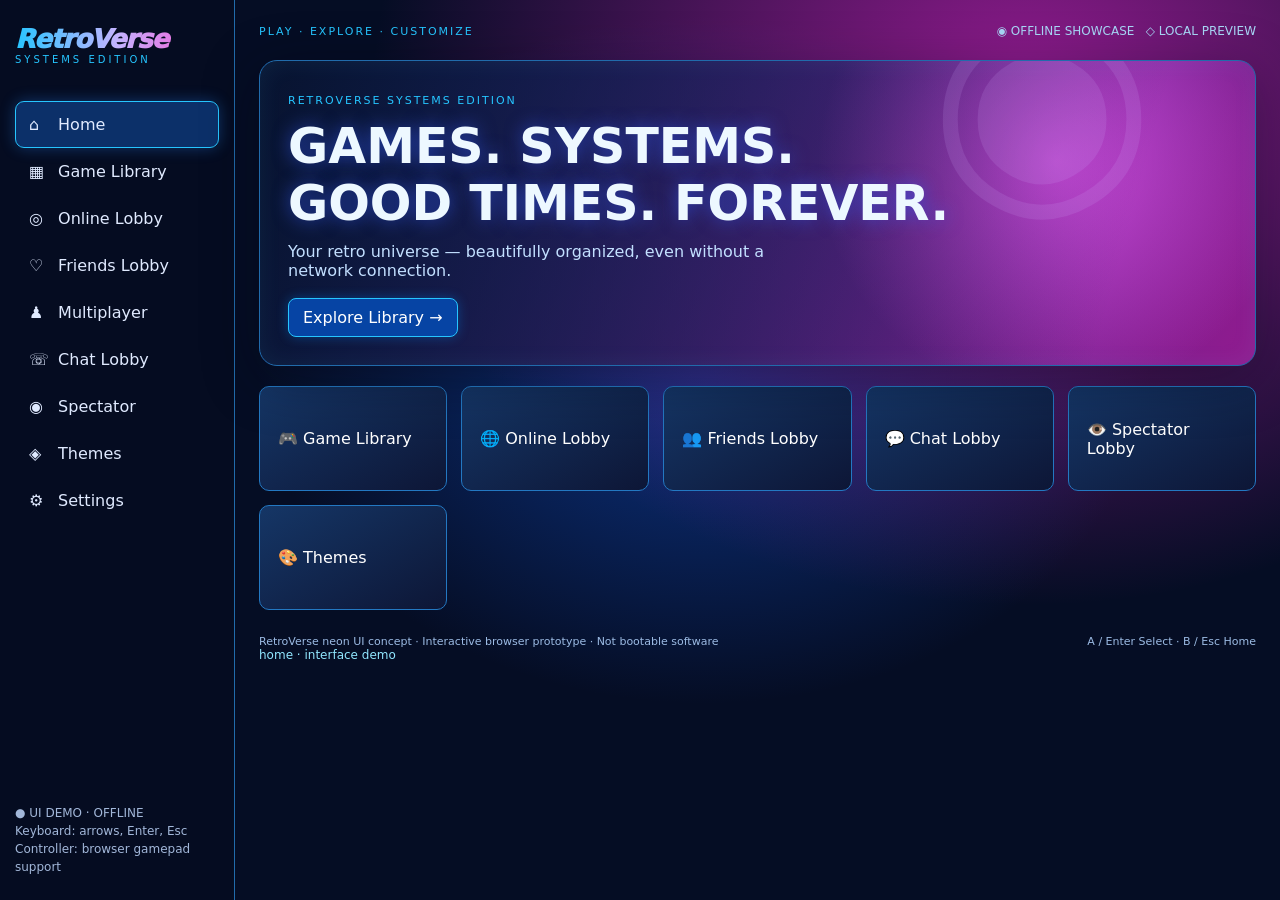
==== interface/neon-showcase/index.html @ 3cf19ca6 "ui: link Online Lobby to local native RetroArch netplay controls" ====
<!doctype html>
<html lang="en"><head><meta charset="utf-8"><meta name="viewport" content="width=device-width,initial-scale=1">
<title>RetroVerse · Neon Showcase (UI Prototype)</title>
<style>
:root{color-scheme:dark;--accent:#31c7ff;--pink:#f448d6;--ink:#080e27;--panel:#07132ddf;--line:#216bab;--bg1:#132d79;--bg2:#6c137c;font-family:Inter,Segoe UI,system-ui,sans-serif}
*{box-sizing:border-box}body{margin:0;color:#edf8ff;background:radial-gradient(ellipse at 80% 10%,var(--bg2),transparent 45%),radial-gradient(ellipse at 55% 40%,var(--bg1),transparent 45%),#050d24;min-height:100vh}
body[data-theme=classic]{--accent:#26c5ff;--pink:#ff4cce;--bg1:#0c3486;--bg2:#911b8f}
body[data-theme=cyber]{--accent:#32ffa4;--pink:#00deb8;--bg1:#073d39;--bg2:#063520}
body[data-theme=sunset]{--accent:#ffbb58;--pink:#fd527b;--bg1:#6d234b;--bg2:#c45828}
body[data-theme=forest]{--accent:#8bffa6;--pink:#bde78a;--bg1:#123f43;--bg2:#265a27}
body[data-theme=dark]{--accent:#b2c3df;--pink:#8b96af;--bg1:#1c2333;--bg2:#24202e}
body[data-theme=galaxy]{--accent:#82a8ff;--pink:#ad65ff;--bg1:#18286c;--bg2:#421782}
button,input,select{font:inherit}button{cursor:pointer}button:focus-visible,input:focus-visible,select:focus-visible{outline:3px solid #fff;outline-offset:3px}
.shell{display:grid;grid-template-columns:235px minmax(0,1fr);min-height:100vh}.rail{background:#050c21dd;border-right:1px solid var(--line);padding:24px 15px;display:flex;flex-direction:column;gap:12px}.logo{font-size:26px;font-style:italic;font-weight:950;letter-spacing:-1px;background:linear-gradient(90deg,var(--accent),#c3b3ff,var(--pink));color:transparent;background-clip:text}.subtitle{font-size:10px;letter-spacing:3px;color:var(--accent);margin-bottom:24px}.nav{width:100%;text-align:left;padding:13px;border:1px solid transparent;background:transparent;color:#e0eaff;border-radius:9px}.nav:hover,.nav.active{border-color:var(--accent);background:#155bbb77;box-shadow:0 0 15px #2a8bff55}.nav span{display:inline-block;width:24px}.footnote{margin-top:auto;color:#a2b7d9;font-size:12px;line-height:1.5}.stage{padding:24px;min-width:0}.top{display:flex;justify-content:space-between;align-items:center;gap:12px;margin-bottom:22px}.tag{font-size:11px;color:var(--accent);letter-spacing:2px}.status{font-size:12px;color:#a9d9f8}.banner{border:1px solid var(--line);border-radius:18px;padding:28px;min-height:185px;position:relative;overflow:hidden;background:linear-gradient(105deg,#08122ced 3%,transparent 85%),radial-gradient(circle at 80% 33%,#e85af6bb,transparent 29%),linear-gradient(120deg,var(--bg1),var(--bg2));box-shadow:inset 0 0 25px #54d8ff13,0 12px 55px #05081660;margin-bottom:20px}.banner:after{content:"◉";position:absolute;font-size:260px;right:10%;top:-115px;color:#cdb1ff22;pointer-events:none}.banner h1{margin:10px 0;font-size:clamp(26px,4vw,49px);text-shadow:0 0 18px #355cf399}.banner p{margin:6px 0 18px;color:#c2dfff;max-width:510px}.panel{border:1px solid #1f6cb5;background:var(--panel);border-radius:13px;padding:18px;box-shadow:0 0 18px #095ac533}.panel h2{font-size:16px;letter-spacing:1px;margin:0 0 14px;color:var(--accent)}.grid{display:grid;grid-template-columns:repeat(auto-fit,minmax(170px,1fr));gap:14px}.columns{display:grid;grid-template-columns:minmax(0,1.5fr) minmax(240px,1fr);gap:15px}.tile{border:1px solid #2378c2;background:linear-gradient(150deg,#153666,#0d1636);padding:18px;border-radius:10px;text-align:left;color:white;min-height:105px}.tile:hover{border-color:var(--accent);box-shadow:0 0 17px #1d9cfc66}.tile strong{display:block;font-size:18px;margin-top:8px}.tile small{color:#9cc4e5}.emoji{font-size:32px}.action{background:#0644a4;border:1px solid var(--accent);color:white;padding:9px 14px;border-radius:8px;box-shadow:0 0 12px #008cff55}.action.secondary{background:#351347;border-color:var(--pink)}.action:disabled{opacity:.45;cursor:not-allowed}.view[hidden]{display:none!important}.muted{color:#adc0d9}.table{width:100%;border-collapse:collapse}.table th{text-align:left;color:#83b8eb;font-size:11px;letter-spacing:1px}.table td,.table th{border-bottom:1px solid #23518a66;padding:12px 8px}.table tr:hover td{background:#20539255}.row{display:flex;align-items:center;gap:10px;flex-wrap:wrap;margin:12px 0}.pill{font-size:11px;border:1px solid var(--line);border-radius:40px;padding:4px 9px;color:#c2e8ff}.good{color:#58f7a6}.cards-list{display:grid;gap:10px}.person{display:flex;align-items:center;justify-content:space-between;gap:12px;border:1px solid #21548b;padding:13px;border-radius:9px;background:#071d42cc}.person strong{display:block}.person small{color:#aac6e8}.avatar{font-size:23px;background:#243668;border-radius:7px;padding:8px}.chatlog{height:310px;overflow:auto;border:1px solid #1f4984;border-radius:8px;padding:14px;background:#070f28}.chatlog p{margin:0 0 12px;font-size:14px}.chatlog b{color:var(--accent)}.chatlog p.me b{color:var(--pink)}.chatinput{display:flex;gap:10px;margin-top:12px}.chatinput input,.search,select{min-width:0;padding:10px;border:1px solid #2767b1;background:#07142e;color:#fff;border-radius:8px}.chatinput input{flex:1}.search{width:100%;max-width:300px}.preview{min-height:235px;border:1px solid #397ed6;border-radius:10px;background:radial-gradient(circle at 68% 30%,#b2adff,transparent 28%),linear-gradient(135deg,var(--bg1),var(--bg2));display:flex;align-items:center;justify-content:center;font-size:64px}.themes{display:grid;grid-template-columns:repeat(auto-fit,minmax(135px,1fr));gap:12px}.swatch{height:86px;border-radius:9px;margin-bottom:9px;border:1px solid #ffffff55}.theme-button[aria-pressed=true]{border-color:#fff;box-shadow:0 0 15px var(--accent)}.switchrow{display:flex;justify-content:space-between;gap:12px;border-bottom:1px solid #2d4f7b;padding:15px 0}.switchrow label{cursor:pointer}footer{font-size:11px;color:#9cbbe4;margin-top:25px;display:flex;justify-content:space-between;gap:12px}#notice{min-height:18px;color:#91e7ff;font-size:12px}@media(max-width:800px){.shell{grid-template-columns:1fr}.rail{padding:12px;gap:4px}.rail nav{display:flex;overflow-x:auto;gap:4px}.nav{white-space:nowrap;padding:10px}.subtitle,.footnote{display:none}.stage{padding:15px}.columns{grid-template-columns:1fr}.table td,.table th{padding:8px 4px;font-size:12px}}
</style></head><body data-theme="classic">
<div class="shell"><aside class="rail"><div><div class="logo">RetroVerse</div><div class="subtitle">SYSTEMS EDITION</div></div><nav aria-label="RetroVerse navigation">
<button class="nav active" data-view="home"><span>⌂</span> Home</button>
<button class="nav" data-view="library"><span>▦</span> Game Library</button>
<button class="nav" data-view="online"><span>◎</span> Online Lobby</button>
<button class="nav" data-view="friends"><span>♡</span> Friends Lobby</button>
<button class="nav" data-view="multiplayer"><span>♟</span> Multiplayer</button>
<button class="nav" data-view="chat"><span>☏</span> Chat Lobby</button>
<button class="nav" data-view="spectator"><span>◉</span> Spectator</button>
<button class="nav" data-view="themes"><span>◈</span> Themes</button>
<button class="nav" data-view="settings"><span>⚙</span> Settings</button></nav>
<div class="footnote">● UI DEMO · OFFLINE<br>Keyboard: arrows, Enter, Esc<br>Controller: browser gamepad support</div></aside>
<main class="stage"><div class="top"><span class="tag">PLAY · EXPLORE · CUSTOMIZE</span><span class="status">◉ OFFLINE SHOWCASE &nbsp; ◇ LOCAL PREVIEW</span></div>
<section class="view" id="home"><div class="banner"><span class="tag">RETROVERSE SYSTEMS EDITION</span><h1>GAMES. SYSTEMS.<br>GOOD TIMES. FOREVER.</h1><p>Your retro universe — beautifully organized, even without a network connection.</p><button class="action" data-open="library">Explore Library →</button></div><div class="grid" id="quick"></div></section>
<section class="view" id="library" hidden><div class="banner"><span class="tag">YOUR COLLECTION</span><h1>GAME LIBRARY</h1><p>Organize games across classic console generations.</p></div><div class="panel"><div class="row"><input class="search" id="game-search" placeholder="Filter systems…" aria-label="Filter systems"><span class="pill">DEMO · no ROMs indexed</span></div><div class="grid" id="systems"></div></div></section>
<section class="view" id="online" hidden><div class="banner"><span class="tag">CONNECT ACROSS WORLDS</span><h1>ONLINE LOBBY</h1><p>Browse public, private and friends rooms. Listed rooms below are fictional examples.</p></div><div class="panel"><div class="row"><a class="action" href="http://127.0.0.1:8768/netplay" style="text-decoration:none" title="Requires the local Netplay UI server">RetroArch: Host / Join / Spectate ↗</a><span class="pill">LOCAL BACKEND REQUIRED</span></div><div class="row"><input class="search" id="room-search" placeholder="Search demo rooms…" aria-label="Search rooms"><button class="action" id="create-room">Create demo room</button><span class="pill">NO LIVE SERVER</span></div><table class="table"><thead><tr><th>ROOM</th><th>GAME</th><th>PLAYERS</th><th>TYPE</th><th></th></tr></thead><tbody id="rooms"></tbody></table></div></section>
<section class="view" id="friends" hidden><div class="banner"><span class="tag">PLAY TOGETHER</span><h1>FRIENDS LOBBY</h1><p>Invite players, view profiles and find a session. Example friends are not real accounts.</p></div><div class="columns"><div class="panel"><h2>FRIENDS · DEMO DATA</h2><div id="friends-list" class="cards-list"></div></div><div class="panel"><h2>FRIEND REQUESTS</h2><p class="muted">Requests will appear after account services are implemented.</p><button class="action" data-open="chat">Open Chat →</button></div></div></section>
<section class="view" id="multiplayer" hidden><div class="banner"><span class="tag">READY · SET · PLAY</span><h1>MULTIPLAYER ROOM</h1><p>A sample room with host settings, player slots and embedded lobby chat.</p></div><div class="columns"><div class="panel"><h2>DEMO ROOM · NEON RIVALS</h2><div id="players" class="cards-list"></div><div class="row"><button class="action" id="ready">Ready Up</button><button class="action secondary" id="invite">Invite Friends</button></div><p id="ready-state" class="muted">You are not ready. No real match can be started.</p></div><div class="panel"><h2>MATCH SETTINGS</h2><div class="preview">🏎️</div><div class="switchrow"><span>Mode</span><strong>Race · Demo</strong></div><div class="switchrow"><span>Region</span><strong>Local Preview</strong></div><div class="switchrow"><span>Rollback netcode</span><strong>Planned · Not active</strong></div><button class="action" disabled>Start Match (Unavailable)</button></div></div></section>
<section class="view" id="chat" hidden><div class="banner"><span class="tag">MAKE FRIENDS · SHARE THE FUN</span><h1>CHAT LOBBY</h1><p>Local demonstration of a channel-based chat interface. Messages are not transmitted.</p></div><div class="columns"><div class="panel"><div class="row" id="channels"></div><div class="chatlog" id="chatlog" aria-label="Local demo messages" aria-live="polite"></div><form class="chatinput" id="chat-form"><input id="chat-message" maxlength="240" placeholder="Write a local demo message…" aria-label="Chat message"><button class="action" type="submit">Send</button></form></div><div class="panel"><h2>ONLINE MEMBERS · EXAMPLES</h2><div id="chat-members"></div><p class="muted">Voice chat and real-time channels require a future backend.</p></div></div></section>
<section class="view" id="spectator" hidden><div class="banner"><span class="tag">WATCH THE ACTION</span><h1>SPECTATOR LOBBY</h1><p>Live match discovery concept — all matches and viewer counts shown are fictional.</p></div><div class="columns"><div class="panel"><h2>FEATURED MATCH · DEMO</h2><div class="preview">⚔️</div><h3>Raiken vs KuroZero</h3><p class="muted">Fighting game · spectator mode pending development</p><button class="action" disabled>Watch Live (Unavailable)</button></div><div class="panel"><h2>FEATURED ROOMS</h2><div class="cards-list" id="watch-rooms"></div></div></div></section>
<section class="view" id="themes" hidden><div class="banner"><span class="tag">MAKE IT YOURS</span><h1>THEMES & CUSTOMIZATION</h1><p>Choose a working visual palette. These theme colors apply to the preview immediately.</p></div><div class="panel"><h2>SELECT YOUR THEME</h2><div class="themes" id="themes-grid"></div></div></section>
<section class="view" id="settings" hidden><div class="banner"><span class="tag">SYSTEM PREFERENCES</span><h1>SETTINGS</h1><p>Interface-only options. No changes are made to hardware, storage or bootloader.</p></div><div class="panel"><h2>PREVIEW OPTIONS</h2><div class="switchrow"><label for="compact">Compact layout</label><input type="checkbox" id="compact"></div><div class="switchrow"><span>Game scanning</span><strong>Not connected</strong></div><div class="switchrow"><span>Account and online services</span><strong>Not connected</strong></div><div class="switchrow"><span>Controller detection</span><strong id="pad-status">Keyboard available</strong></div><div class="switchrow"><span>RetroVerse external boot</span><strong>Not verified</strong></div></div></section>
<footer><span>RetroVerse neon UI concept · Interactive browser prototype · Not bootable software</span><span>A / Enter Select · B / Esc Home</span></footer><div id="notice" role="status" aria-live="polite"></div>
</main></div><script>
(()=>{"use strict";const views=[...document.querySelectorAll(".view")];const nav=[...document.querySelectorAll(".nav")];let current="home",ready=false,channel="General";const $=s=>document.querySelector(s);const note=t=>{$("#notice").textContent=t};function open(v){if(!document.getElementById(v)||!views.some(x=>x.id===v))return;current=v;views.forEach(x=>x.hidden=x.id!==v);nav.forEach(x=>{const yes=x.dataset.view===v;x.classList.toggle("active",yes);x.setAttribute("aria-current",yes?"page":"false")});note(v+" · interface demo")};function el(tag,text,cls){const n=document.createElement(tag);if(cls)n.className=cls;n.textContent=text;return n};document.addEventListener("click",e=>{const btn=e.target.closest("[data-view],[data-open]");if(btn)open(btn.dataset.view||btn.dataset.open)});const quick=[["🎮","Game Library","library"],["🌐","Online Lobby","online"],["👥","Friends Lobby","friends"],["💬","Chat Lobby","chat"],["👁️","Spectator Lobby","spectator"],["🎨","Themes","themes"]];for(const [ico,t,v]of quick){let b=el("button",ico+" "+t,"tile");b.dataset.open=v;$("#quick").append(b)}const systems=["NES","SNES","Nintendo 64","GameCube","Wii","PlayStation","PS2","PS3","Genesis","Dreamcast","Arcade","PSP"];function renderSystems(){const root=$("#systems");root.replaceChildren();for(const s of systems.filter(x=>x.toLowerCase().includes($("#game-search").value.toLowerCase()))){const b=el("button","🎮 "+s,"tile");b.addEventListener("click",()=>note(s+" library · ROM scanning not implemented"));root.append(b)}}$("#game-search").addEventListener("input",renderSystems);renderSystems();const samples=[["Arcade Night","Retro Fighters","3/4","Public"],["Co-op Adventure","Platform Quest","2/4","Friends"],["Racing Rivals","Neon Racers","4/6","Public"],["Puzzle Hour","Block Galaxy","2/2","Private"]];function renderRooms(){const root=$("#rooms");root.replaceChildren();samples.filter(x=>x.join(" ").toLowerCase().includes($("#room-search").value.toLowerCase())).forEach(x=>{const tr=document.createElement("tr");for(const t of x)tr.append(el("td",t));const td=document.createElement("td"),b=el("button","Preview","action");b.addEventListener("click",()=>{open("multiplayer");note("Sample room only — no network session joined")});td.append(b);tr.append(td);root.append(tr)})}$("#room-search").addEventListener("input",renderRooms);$("#create-room").addEventListener("click",()=>{samples.push(["My Demo Room","Choose Game","1/4","Private"]);renderRooms();note("Created locally for this page only")});renderRooms();const friends=[["NovaRider","Online · Sample account"],["PixelLuna","Playing · Sample account"],["RetroSage","Away · Sample account"],["8BitMochi","Offline · Sample account"]];for(const [name,detail]of friends){const wrap=el("div","","person"),id=el("div","👾 "+name+" — "+detail),b=el("button","Message","action");b.addEventListener("click",()=>{open("chat");note("Messages are local UI examples only")});wrap.append(id,b);$("#friends-list").append(wrap)}for(const n of ["Host: You","PixelLuna · Ready","RetroSage · Ready","Open slot"]){$("#players").append(el("div",n,"person"))}$("#ready").addEventListener("click",()=>{ready=!ready;$("#ready").textContent=ready?"Cancel Ready":"Ready Up";$("#ready-state").textContent=ready?"You are ready · demo only":"You are not ready · demo only"});$("#invite").addEventListener("click",()=>open("friends"));const channels=["General","Matchmaking","Co-op","Game Talk"];const messages={General:[["NovaRider","Welcome to RetroVerse!"],["PixelLuna","What are you playing tonight?"]],Matchmaking:[["RetroSage","Looking for a co-op party!"]],"Co-op":[["NovaRider","Co-op room is open."]],"Game Talk":[["PixelLuna","Classic games forever!"]]};function renderChat(){const log=$("#chatlog");log.replaceChildren();for(const [author,msg]of messages[channel]){const p=el("p","");p.className=author==="You"?"me":"";p.append(el("b",author+": "),document.createTextNode(msg));log.append(p)}log.scrollTop=log.scrollHeight}for(const c of channels){const b=el("button","# "+c,"action");b.addEventListener("click",()=>{channel=c;renderChat()});$("#channels").append(b)}$("#chat-form").addEventListener("submit",e=>{e.preventDefault();const i=$("#chat-message"),txt=i.value.trim();if(!txt)return;messages[channel].push(["You",txt]);i.value="";renderChat();note("Message exists only in this browser session")});renderChat();for(const [name]of friends)$("#chat-members").append(el("p","🟢 "+name,"muted"));for(const name of ["Neon Finals · Demo","Retro Grand Prix · Demo","Arcade Challenge · Demo"])$("#watch-rooms").append(el("div",name,"person"));const themeDefs=[["classic","Classic Retro","#1261bf","#e449de"],["cyber","Cyber Grid","#164f39","#1be2a8"],["sunset","Sunset Vibes","#a03365","#ffae41"],["forest","Forest Calm","#164d47","#7fd482"],["dark","Dark Mode","#161d36","#6d7187"],["galaxy","Space Galaxy","#263da4","#7d34bf"]];for(const [key,label,a,b]of themeDefs){const btn=el("button",label,"tile theme-button"),sw=el("div","","swatch");sw.style.background="linear-gradient(130deg,"+a+","+b+")";btn.prepend(sw);btn.addEventListener("click",()=>{document.body.dataset.theme=key;document.querySelectorAll(".theme-button").forEach(x=>x.setAttribute("aria-pressed",String(x===btn)));note("Theme: "+label)});btn.setAttribute("aria-pressed",String(key==="classic"));$("#themes-grid").append(btn)}$("#compact").addEventListener("change",e=>document.querySelector(".stage").style.padding=e.target.checked?"12px":"24px");function controls(){return [...document.querySelectorAll(".nav,.view:not([hidden]) button:not(:disabled),.view:not([hidden]) input")].filter(x=>x.offsetParent!==null)}function move(delta){const a=controls(),idx=a.indexOf(document.activeElement);a[(idx+delta+a.length)%a.length]?.focus()}document.addEventListener("keydown",e=>{if(e.target.matches("input")){if(e.key==="Escape"){e.target.blur();open("home")}return}if(["ArrowDown","ArrowRight","ArrowUp","ArrowLeft"].includes(e.key)){e.preventDefault();move(["ArrowUp","ArrowLeft"].includes(e.key)?-1:1)}else if(e.key==="Escape"){open("home");$(".nav").focus()}});let was={};function padLoop(){const pads=navigator.getGamepads?.()||[];const pad=[...pads].find(Boolean);$("#pad-status").textContent=pad?"Controller connected: "+pad.id.substring(0,45):"Keyboard available";if(pad){const pressed=i=>!!pad.buttons[i]?.pressed;const map={up:pressed(12),down:pressed(13),left:pressed(14),right:pressed(15),a:pressed(0),b:pressed(1)};for(const [k,on]of Object.entries(map)){if(on&&!was[k]){if(k==="a")document.activeElement?.click();else if(k==="b")open("home");else move(["up","left"].includes(k)?-1:1)}}was=map}else was={};requestAnimationFrame(padLoop)}requestAnimationFrame(padLoop);open("home")})();
</script></body></html>
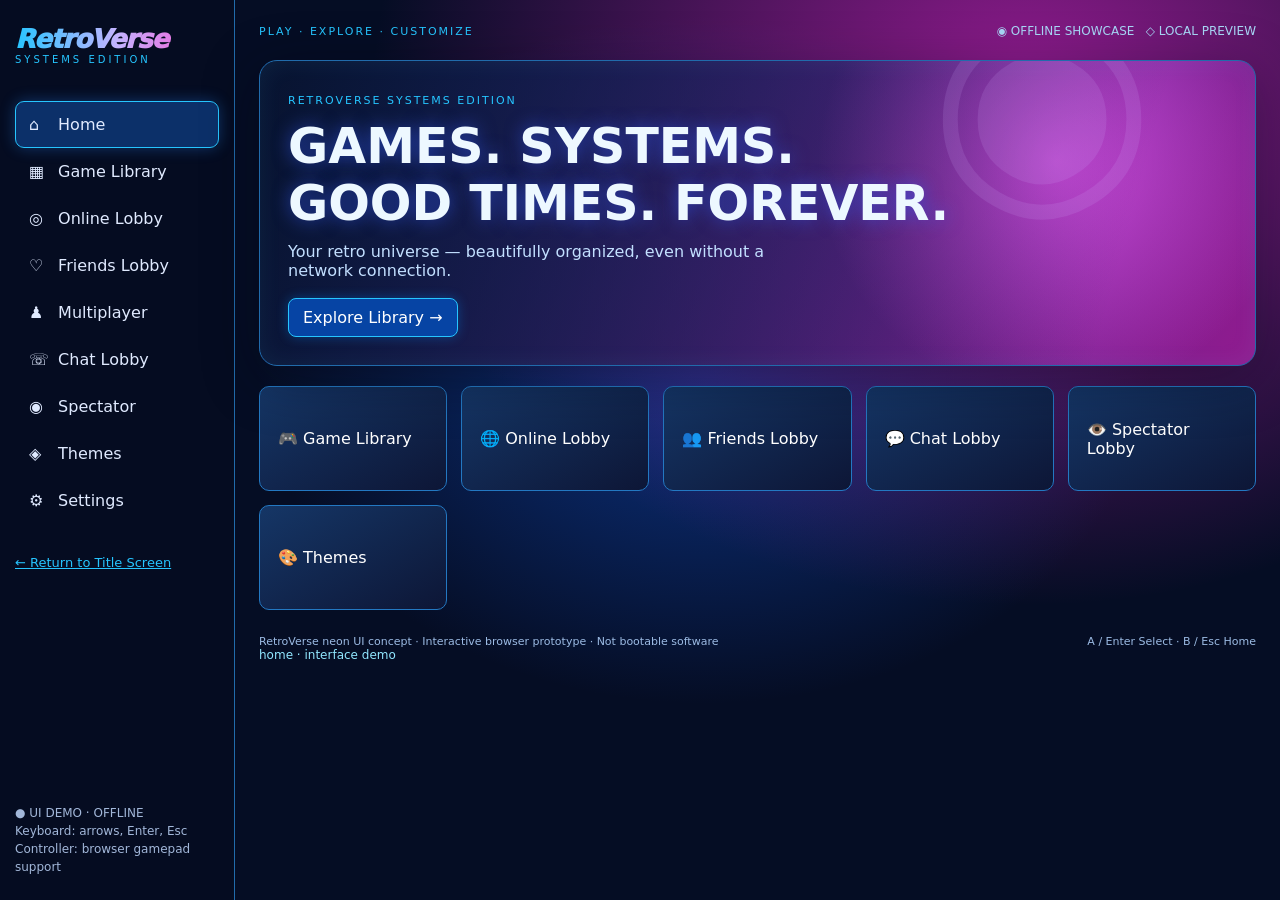
==== commit c7b8128b: "ui: add return-to-title navigation from main RetroVerse showcase" ====
--- a/interface/neon-showcase/index.html
+++ b/interface/neon-showcase/index.html
@@ -23,7 +23,7 @@
 <button class="nav" data-view="spectator"><span>◉</span> Spectator</button>
 <button class="nav" data-view="themes"><span>◈</span> Themes</button>
 <button class="nav" data-view="settings"><span>⚙</span> Settings</button></nav>
-<div class="footnote">● UI DEMO · OFFLINE<br>Keyboard: arrows, Enter, Esc<br>Controller: browser gamepad support</div></aside>
+<p><a href="../title-screen/index.html" style="color:var(--accent);font-size:13px">← Return to Title Screen</a></p><div class="footnote">● UI DEMO · OFFLINE<br>Keyboard: arrows, Enter, Esc<br>Controller: browser gamepad support</div></aside>
 <main class="stage"><div class="top"><span class="tag">PLAY · EXPLORE · CUSTOMIZE</span><span class="status">◉ OFFLINE SHOWCASE &nbsp; ◇ LOCAL PREVIEW</span></div>
 <section class="view" id="home"><div class="banner"><span class="tag">RETROVERSE SYSTEMS EDITION</span><h1>GAMES. SYSTEMS.<br>GOOD TIMES. FOREVER.</h1><p>Your retro universe — beautifully organized, even without a network connection.</p><button class="action" data-open="library">Explore Library →</button></div><div class="grid" id="quick"></div></section>
 <section class="view" id="library" hidden><div class="banner"><span class="tag">YOUR COLLECTION</span><h1>GAME LIBRARY</h1><p>Organize games across classic console generations.</p></div><div class="panel"><div class="row"><input class="search" id="game-search" placeholder="Filter systems…" aria-label="Filter systems"><span class="pill">DEMO · no ROMs indexed</span></div><div class="grid" id="systems"></div></div></section>
